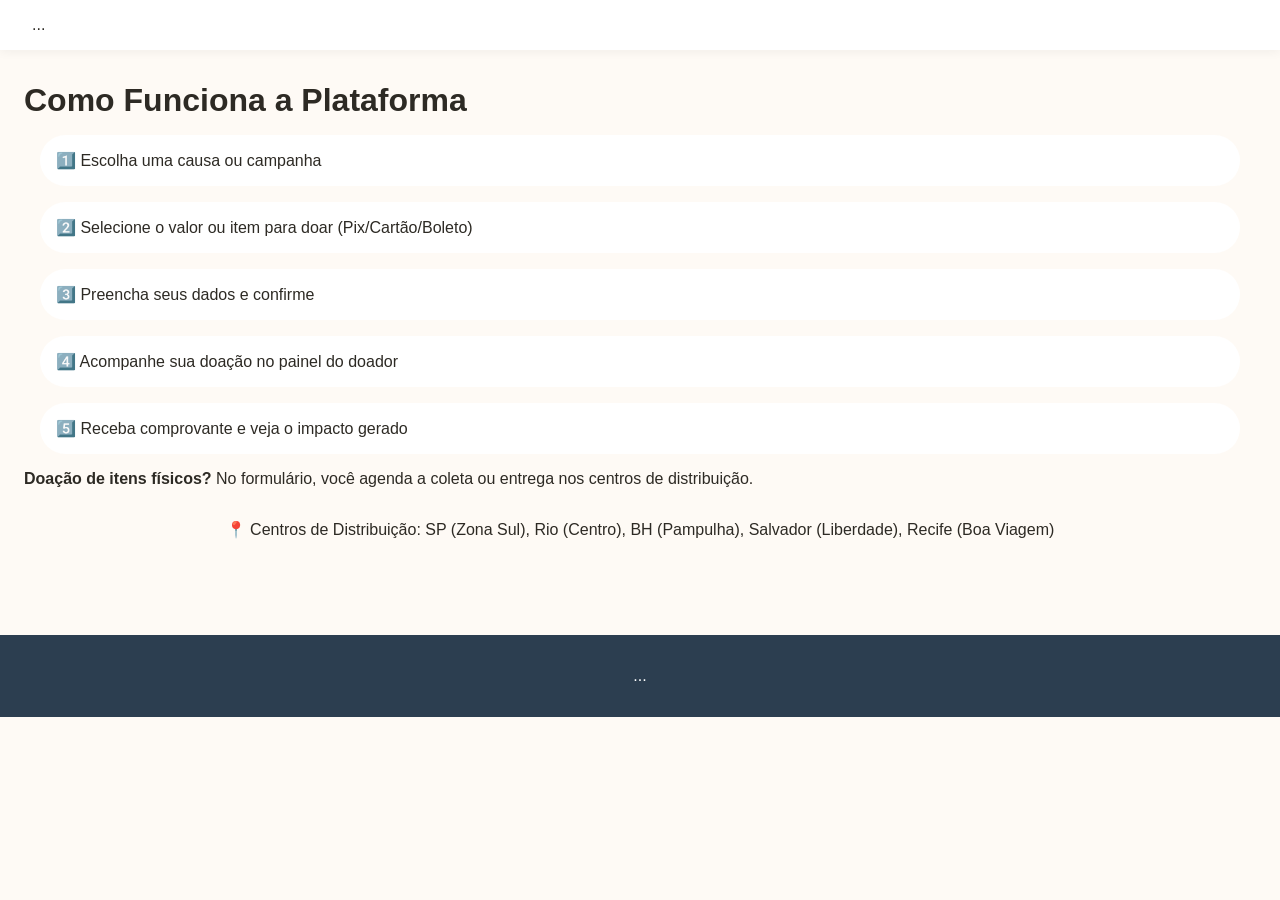
==== como-funciona.html @ 81a7d459 "projeto quase pronto" ====
<!DOCTYPE html>
<html lang="pt-BR">
<head>
    <meta charset="UTF-8">
    <title>Como Funciona</title>
    <link rel="stylesheet" href="style.css">
</head>
<body>
<nav class="navbar">...</nav>
<main class="container">
    <h1>Como Funciona a Plataforma</h1>
    <div class="steps">
        <div class="step-card">1️⃣ Escolha uma causa ou campanha</div>
        <div class="step-card">2️⃣ Selecione o valor ou item para doar (Pix/Cartão/Boleto)</div>
        <div class="step-card">3️⃣ Preencha seus dados e confirme</div>
        <div class="step-card">4️⃣ Acompanhe sua doação no painel do doador</div>
        <div class="step-card">5️⃣ Receba comprovante e veja o impacto gerado</div>
    </div>
    <p><strong>Doação de itens físicos?</strong> No formulário, você agenda a coleta ou entrega nos centros de distribuição.</p>
    <div class="map-placeholder">
        📍 Centros de Distribuição: SP (Zona Sul), Rio (Centro), BH (Pampulha), Salvador (Liberdade), Recife (Boa Viagem)
    </div>
</main>
<footer>...</footer>
</body>
</html>
---- style.css ----
* {
    margin: 0;
    padding: 0;
    box-sizing: border-box;
    font-family: 'Inter', sans-serif;
}
body {
    background: #fefaf5;
    color: #2d2a24;
}
.navbar {
    background: white;
    padding: 1rem 2rem;
    display: flex;
    flex-wrap: wrap;
    justify-content: space-between;
    align-items: center;
    box-shadow: 0 2px 10px rgba(0,0,0,0.05);
}
.logo { font-size: 1.7rem; font-weight: 700; color: #e67e22; }
.logo span { color: #2c3e50; }
.nav-links { display: flex; gap: 1.5rem; flex-wrap: wrap; align-items: center; }
.nav-links a {
    text-decoration: none;
    color: #3b3a36;
    font-weight: 500;
}
.nav-links a:hover, .nav-links a.active { color: #e67e22; }
.btn-doador, .btn-admin {
    background: #e67e22;
    color: white !important;
    padding: 0.5rem 1.2rem;
    border-radius: 40px;
}
.container {
    max-width: 1280px;
    margin: 0 auto;
    padding: 2rem 1.5rem;
}
.hero {
    background: linear-gradient(135deg, #ffefe0, #fff5eb);
    border-radius: 2rem;
    padding: 3rem 2rem;
    text-align: center;
}
.btn-cta {
    background: #e67e22;
    border: none;
    color: white;
    padding: 0.8rem 2rem;
    border-radius: 60px;
    font-weight: bold;
    display: inline-block;
    margin-top: 1rem;
}
.card-grid {
    display: flex;
    flex-wrap: wrap;
    gap: 2rem;
    margin: 2rem 0;
}
.card {
    background: white;
    border-radius: 1.5rem;
    padding: 1.5rem;
    flex: 1 1 250px;
    box-shadow: 0 4px 12px rgba(0,0,0,0.05);
}
.form-group {
    margin-bottom: 1rem;
}
input, select, textarea {
    width: 100%;
    padding: 0.75rem;
    border: 1px solid #ddd;
    border-radius: 1rem;
}
button {
    background: #e67e22;
    color: white;
    border: none;
    padding: 0.7rem 1.5rem;
    border-radius: 2rem;
    cursor: pointer;
}
footer {
    background: #2c3e50;
    color: white;
    text-align: center;
    padding: 2rem;
    margin-top: 2rem;
}
.donation-table {
    width: 100%;
    border-collapse: collapse;
    background: white;
}
.donation-table th, .donation-table td {
    padding: 0.8rem;
    border-bottom: 1px solid #eee;
    text-align: left;
}
.tabs-admin {
    display: flex;
    gap: 1rem;
    margin: 2rem 0;
}
.tab-btn {
    background: #ececec;
    color: #2c3e50;
}
.tab-btn.active-tab {
    background: #e67e22;
    color: white;
}
.hidden-section {
    display: none;
}
.map-placeholder, .image-showcase {
    display: flex;
    gap: 1rem;
    justify-content: center;
    margin: 2rem 0;
    flex-wrap: wrap;
}
.image-showcase img {
    width: 250px;
    border-radius: 20px;
    object-fit: cover;
}
.step-card {
    background: white;
    margin: 1rem;
    padding: 1rem;
    border-radius: 2rem;
}
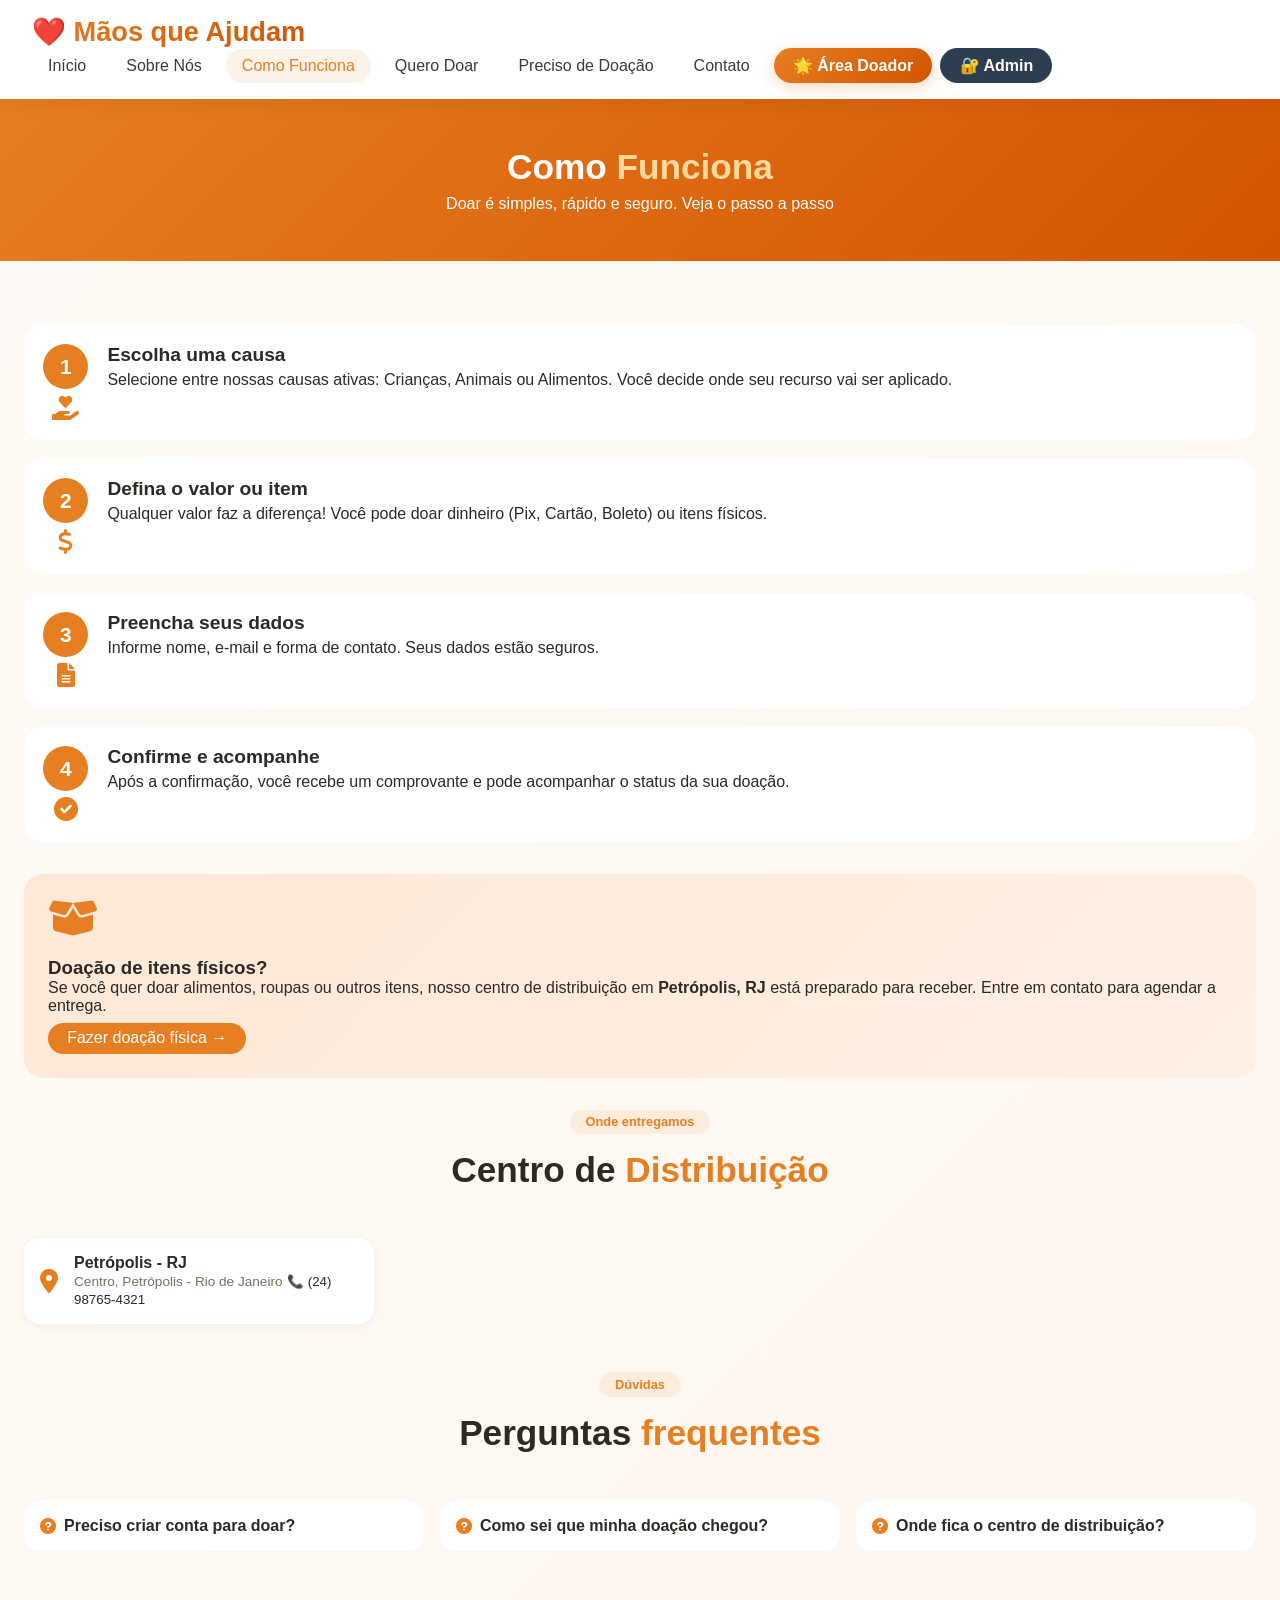
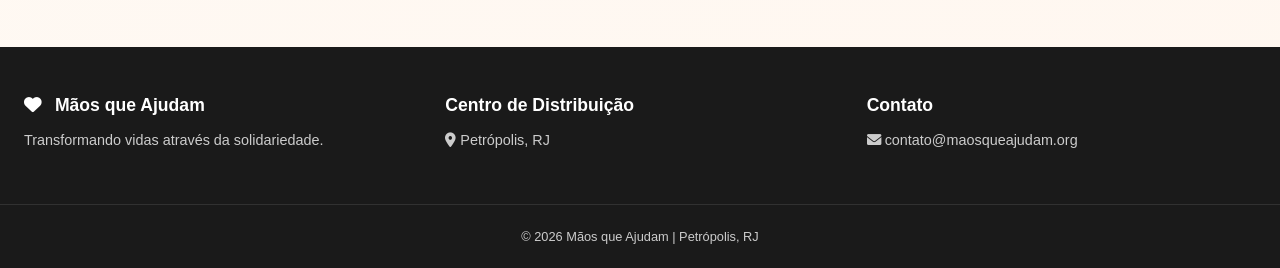
==== commit 4ed4c7d7: "projeto quase quase pronto" ====
--- a/como-funciona.html
+++ b/como-funciona.html
@@ -2,25 +2,157 @@
 <html lang="pt-BR">
 <head>
     <meta charset="UTF-8">
-    <title>Como Funciona</title>
+    <meta name="viewport" content="width=device-width, initial-scale=1.0">
+    <title>Mãos que Ajudam - Como Funciona</title>
+    <link rel="stylesheet" href="https://cdnjs.cloudflare.com/ajax/libs/font-awesome/6.0.0-beta3/css/all.min.css">
     <link rel="stylesheet" href="style.css">
 </head>
 <body>
-<nav class="navbar">...</nav>
-<main class="container">
-    <h1>Como Funciona a Plataforma</h1>
-    <div class="steps">
-        <div class="step-card">1️⃣ Escolha uma causa ou campanha</div>
-        <div class="step-card">2️⃣ Selecione o valor ou item para doar (Pix/Cartão/Boleto)</div>
-        <div class="step-card">3️⃣ Preencha seus dados e confirme</div>
-        <div class="step-card">4️⃣ Acompanhe sua doação no painel do doador</div>
-        <div class="step-card">5️⃣ Receba comprovante e veja o impacto gerado</div>
+
+<nav class="navbar">
+    <div class="logo"><span>❤️</span> Mãos que Ajudam</div>
+    <div class="nav-links">
+        <a href="index.html">Início</a>
+        <a href="sobre.html">Sobre Nós</a>
+        <a href="como-funciona.html" class="active">Como Funciona</a>
+        <a href="quero-doar.html">Quero Doar</a>
+        <a href="preciso-doacao.html">Preciso de Doação</a>
+        <a href="contato.html">Contato</a>
+        <a href="area-doador.html" class="btn-doador">🌟 Área Doador</a>
+        <a href="admin.html" class="btn-admin">🔐 Admin</a>
     </div>
-    <p><strong>Doação de itens físicos?</strong> No formulário, você agenda a coleta ou entrega nos centros de distribuição.</p>
-    <div class="map-placeholder">
-        📍 Centros de Distribuição: SP (Zona Sul), Rio (Centro), BH (Pampulha), Salvador (Liberdade), Recife (Boa Viagem)
+    <div class="mobile-menu-btn"><i class="fas fa-bars"></i></div>
+</nav>
+
+<main>
+    <div class="page-header">
+        <div class="page-header-content">
+            <h1>Como <span class="highlight">Funciona</span></h1>
+            <p>Doar é simples, rápido e seguro. Veja o passo a passo</p>
+        </div>
+    </div>
+
+    <div class="container">
+        <div class="steps-detailed">
+            <div class="step-detailed">
+                <div class="step-icon-wrapper">
+                    <div class="step-circle">1</div>
+                    <i class="fas fa-hand-holding-heart"></i>
+                </div>
+                <div class="step-content">
+                    <h3>Escolha uma causa</h3>
+                    <p>Selecione entre nossas causas ativas: Crianças, Animais ou Alimentos. Você decide onde seu recurso vai ser aplicado.</p>
+                </div>
+            </div>
+            <div class="step-detailed">
+                <div class="step-icon-wrapper">
+                    <div class="step-circle">2</div>
+                    <i class="fas fa-dollar-sign"></i>
+                </div>
+                <div class="step-content">
+                    <h3>Defina o valor ou item</h3>
+                    <p>Qualquer valor faz a diferença! Você pode doar dinheiro (Pix, Cartão, Boleto) ou itens físicos.</p>
+                </div>
+            </div>
+            <div class="step-detailed">
+                <div class="step-icon-wrapper">
+                    <div class="step-circle">3</div>
+                    <i class="fas fa-file-alt"></i>
+                </div>
+                <div class="step-content">
+                    <h3>Preencha seus dados</h3>
+                    <p>Informe nome, e-mail e forma de contato. Seus dados estão seguros.</p>
+                </div>
+            </div>
+            <div class="step-detailed">
+                <div class="step-icon-wrapper">
+                    <div class="step-circle">4</div>
+                    <i class="fas fa-check-circle"></i>
+                </div>
+                <div class="step-content">
+                    <h3>Confirme e acompanhe</h3>
+                    <p>Após a confirmação, você recebe um comprovante e pode acompanhar o status da sua doação.</p>
+                </div>
+            </div>
+        </div>
+
+        <div class="physical-donation">
+            <div class="physical-icon"><i class="fas fa-box-open"></i></div>
+            <div class="physical-text">
+                <h3>Doação de itens físicos?</h3>
+                <p>Se você quer doar alimentos, roupas ou outros itens, nosso centro de distribuição em <strong>Petrópolis, RJ</strong> está preparado para receber. Entre em contato para agendar a entrega.</p>
+                <a href="quero-doar.html" class="btn-sm">Fazer doação física →</a>
+            </div>
+        </div>
+
+        <div class="centers-section">
+            <div class="section-header">
+                <span class="section-badge">Onde entregamos</span>
+                <h2>Centro de <span class="highlight">Distribuição</span></h2>
+            </div>
+            <div class="centers-grid">
+                <div class="center-card">
+                    <i class="fas fa-map-marker-alt"></i>
+                    <div>
+                        <strong>Petrópolis - RJ</strong>
+                        <span>Centro, Petrópolis - Rio de Janeiro</span>
+                        <small>📞 (24) 98765-4321</small>
+                    </div>
+                </div>
+            </div>
+        </div>
+
+        <div class="faq-section">
+            <div class="section-header">
+                <span class="section-badge">Dúvidas</span>
+                <h2>Perguntas <span class="highlight">frequentes</span></h2>
+            </div>
+            <div class="faq-grid">
+                <div class="faq-item">
+                    <div class="faq-question"><i class="fas fa-question-circle"></i><span>Preciso criar conta para doar?</span></div>
+                    <div class="faq-answer">Não! Você pode doar como convidado. Mas criar uma conta permite acompanhar seu histórico.</div>
+                </div>
+                <div class="faq-item">
+                    <div class="faq-question"><i class="fas fa-question-circle"></i><span>Como sei que minha doação chegou?</span></div>
+                    <div class="faq-answer">Você recebe um comprovante por e-mail e pode acompanhar o status no Painel do Doador.</div>
+                </div>
+                <div class="faq-item">
+                    <div class="faq-question"><i class="fas fa-question-circle"></i><span>Onde fica o centro de distribuição?</span></div>
+                    <div class="faq-answer">Em Petrópolis, Rio de Janeiro. Entre em contato para mais informações.</div>
+                </div>
+            </div>
+        </div>
     </div>
 </main>
-<footer>...</footer>
+
+<footer>
+    <div class="footer-content">
+        <div class="footer-section">
+            <h4><i class="fas fa-heart"></i> Mãos que Ajudam</h4>
+            <p>Transformando vidas através da solidariedade.</p>
+        </div>
+        <div class="footer-section">
+            <h4>Centro de Distribuição</h4>
+            <p><i class="fas fa-map-marker-alt"></i> Petrópolis, RJ</p>
+        </div>
+        <div class="footer-section">
+            <h4>Contato</h4>
+            <p><i class="fas fa-envelope"></i> contato@maosqueajudam.org</p>
+        </div>
+    </div>
+    <div class="footer-bottom">
+        <p>&copy; 2026 Mãos que Ajudam | Petrópolis, RJ</p>
+    </div>
+</footer>
+
+<script src="scripts.js"></script>
+<script>
+    document.querySelectorAll('.faq-item').forEach(item => {
+        item.addEventListener('click', () => item.classList.toggle('active'));
+    });
+    document.querySelector('.mobile-menu-btn')?.addEventListener('click', function() {
+        document.querySelector('.nav-links').classList.toggle('show');
+    });
+</script>
 </body>
 </html>
--- a/style.css
+++ b/style.css
@@ -2,135 +2,1669 @@
     margin: 0;
     padding: 0;
     box-sizing: border-box;
+}
+
+body {
     font-family: 'Inter', sans-serif;
-}
-body {
-    background: #fefaf5;
+    background: linear-gradient(135deg, #fefaf5 0%, #fff7f0 100%);
     color: #2d2a24;
-}
+    overflow-x: hidden;
+}
+
+/* ===== SCROLLBAR ===== */
+::-webkit-scrollbar {
+    width: 10px;
+}
+::-webkit-scrollbar-track {
+    background: #f1f1f1;
+    border-radius: 10px;
+}
+::-webkit-scrollbar-thumb {
+    background: #e67e22;
+    border-radius: 10px;
+}
+::-webkit-scrollbar-thumb:hover {
+    background: #d35400;
+}
+
+/* ===== NAVBAR ===== */
 .navbar {
-    background: white;
+    background: rgba(255, 255, 255, 0.95);
+    backdrop-filter: blur(10px);
+    box-shadow: 0 2px 20px rgba(0, 0, 0, 0.08);
     padding: 1rem 2rem;
-    display: flex;
-    flex-wrap: wrap;
+    position: sticky;
+    top: 0;
+    z-index: 100;
+    display: flex;
     justify-content: space-between;
     align-items: center;
-    box-shadow: 0 2px 10px rgba(0,0,0,0.05);
-}
-.logo { font-size: 1.7rem; font-weight: 700; color: #e67e22; }
-.logo span { color: #2c3e50; }
-.nav-links { display: flex; gap: 1.5rem; flex-wrap: wrap; align-items: center; }
+    flex-wrap: wrap;
+}
+
+.logo {
+    font-size: 1.7rem;
+    font-weight: 800;
+    background: linear-gradient(135deg, #e67e22, #d35400);
+    -webkit-background-clip: text;
+    background-clip: text;
+    color: transparent;
+}
+
+.logo span {
+    background: none;
+    color: #e67e22;
+}
+
+.nav-links {
+    display: flex;
+    gap: 0.5rem;
+    flex-wrap: wrap;
+    align-items: center;
+}
+
 .nav-links a {
     text-decoration: none;
     color: #3b3a36;
     font-weight: 500;
-}
-.nav-links a:hover, .nav-links a.active { color: #e67e22; }
+    transition: all 0.3s ease;
+    padding: 0.5rem 1rem;
+    border-radius: 30px;
+}
+
+.nav-links a:hover {
+    color: #e67e22;
+    background: rgba(230, 126, 34, 0.05);
+}
+
+.nav-links a.active {
+    color: #e67e22;
+    background: rgba(230, 126, 34, 0.1);
+}
+
 .btn-doador, .btn-admin {
+    padding: 0.5rem 1.2rem !important;
+    border-radius: 40px !important;
+    font-weight: 600 !important;
+}
+
+.btn-doador {
+    background: linear-gradient(135deg, #e67e22, #d35400);
+    color: white !important;
+    box-shadow: 0 4px 15px rgba(230, 126, 34, 0.3);
+}
+
+.btn-doador:hover {
+    transform: translateY(-2px);
+    box-shadow: 0 6px 20px rgba(230, 126, 34, 0.4);
+    background: linear-gradient(135deg, #e67e22, #d35400) !important;
+}
+
+.btn-admin {
+    background: #2c3e50;
+    color: white !important;
+}
+
+.mobile-menu-btn {
+    display: none;
+    font-size: 1.5rem;
+    cursor: pointer;
+    color: #e67e22;
+}
+
+/* ===== HERO ===== */
+.hero {
+    background: linear-gradient(135deg, #fff5eb 0%, #ffe8d6 100%);
+    border-radius: 0 0 3rem 3rem;
+    padding: 4rem 2rem;
+    text-align: center;
+}
+
+.gradient-text {
+    background: linear-gradient(135deg, #e67e22, #c0392b);
+    -webkit-background-clip: text;
+    background-clip: text;
+    color: transparent;
+}
+
+.hero-title {
+    font-size: 3rem;
+    font-weight: 800;
+    margin-bottom: 1rem;
+    line-height: 1.2;
+}
+
+.hero-subtitle {
+    font-size: 1.2rem;
+    color: #5a5248;
+    max-width: 600px;
+    margin: 0 auto 2rem;
+}
+
+.hero-buttons {
+    display: flex;
+    gap: 1rem;
+    justify-content: center;
+    flex-wrap: wrap;
+}
+
+.btn-cta {
+    background: linear-gradient(135deg, #e67e22, #d35400);
+    color: white;
+    padding: 0.8rem 2rem;
+    border-radius: 60px;
+    font-weight: 700;
+    font-size: 1.1rem;
+    text-decoration: none;
+    display: inline-flex;
+    align-items: center;
+    gap: 0.5rem;
+    transition: all 0.3s ease;
+    box-shadow: 0 4px 15px rgba(230, 126, 34, 0.3);
+}
+
+.btn-cta:hover {
+    transform: translateY(-3px);
+    box-shadow: 0 8px 25px rgba(230, 126, 34, 0.4);
+}
+
+.pulse {
+    animation: pulse 2s infinite;
+}
+
+@keyframes pulse {
+    0% { box-shadow: 0 0 0 0 rgba(230, 126, 34, 0.4); }
+    70% { box-shadow: 0 0 0 15px rgba(230, 126, 34, 0); }
+    100% { box-shadow: 0 0 0 0 rgba(230, 126, 34, 0); }
+}
+
+.btn-outline {
+    background: transparent;
+    border: 2px solid #e67e22;
+    color: #e67e22;
+    padding: 0.8rem 2rem;
+    border-radius: 60px;
+    font-weight: 700;
+    text-decoration: none;
+    display: inline-flex;
+    align-items: center;
+    gap: 0.5rem;
+    transition: all 0.3s ease;
+}
+
+.btn-outline:hover {
     background: #e67e22;
-    color: white !important;
-    padding: 0.5rem 1.2rem;
-    border-radius: 40px;
-}
+    color: white;
+    transform: translateY(-3px);
+}
+
+/* ===== CONTAINER ===== */
 .container {
     max-width: 1280px;
     margin: 0 auto;
     padding: 2rem 1.5rem;
 }
-.hero {
-    background: linear-gradient(135deg, #ffefe0, #fff5eb);
+
+.section-header {
+    text-align: center;
+    margin-bottom: 3rem;
+}
+
+.section-badge {
+    display: inline-block;
+    background: rgba(230, 126, 34, 0.1);
+    color: #e67e22;
+    padding: 0.3rem 1rem;
+    border-radius: 30px;
+    font-size: 0.8rem;
+    font-weight: 600;
+    margin-bottom: 1rem;
+}
+
+.section-header h2 {
+    font-size: 2.2rem;
+    margin-bottom: 0.5rem;
+}
+
+.highlight {
+    color: #e67e22;
+}
+
+/* ===== CARDS ===== */
+.card-grid {
+    display: flex;
+    flex-wrap: wrap;
+    gap: 2rem;
+    justify-content: center;
+}
+
+.card {
+    background: white;
+    border-radius: 1.5rem;
+    padding: 1.8rem;
+    flex: 1 1 300px;
+    box-shadow: 0 10px 30px rgba(0, 0, 0, 0.05);
+    transition: all 0.4s cubic-bezier(0.175, 0.885, 0.32, 1.275);
+    position: relative;
+    overflow: hidden;
+}
+
+.card:hover {
+    transform: translateY(-10px) scale(1.02);
+    box-shadow: 0 20px 40px rgba(0, 0, 0, 0.1);
+}
+
+.card-icon {
+    font-size: 3rem;
+    color: #e67e22;
+    margin-bottom: 1rem;
+    animation: float 3s ease-in-out infinite;
+}
+
+@keyframes float {
+    0%, 100% { transform: translateY(0); }
+    50% { transform: translateY(-5px); }
+}
+
+.card h3 {
+    font-size: 1.5rem;
+    margin-bottom: 0.8rem;
+}
+
+.card p {
+    color: #7a6e60;
+    line-height: 1.5;
+    margin-bottom: 1.2rem;
+}
+
+.card-stats {
+    margin: 1rem 0;
+}
+
+.donation-count {
+    display: flex;
+    align-items: center;
+    gap: 0.5rem;
+    background: #fef5ed;
+    padding: 0.5rem 1rem;
+    border-radius: 40px;
+    width: fit-content;
+}
+
+.donation-count i {
+    color: #e67e22;
+}
+
+.count-number {
+    font-size: 1.3rem;
+    font-weight: 700;
+    color: #e67e22;
+}
+
+.count-label {
+    font-size: 0.8rem;
+    color: #7a6e60;
+}
+
+.card-btn {
+    display: inline-flex;
+    align-items: center;
+    gap: 0.5rem;
+    color: #e67e22;
+    text-decoration: none;
+    font-weight: 600;
+    transition: gap 0.3s ease;
+}
+
+.card-btn:hover {
+    gap: 0.8rem;
+}
+
+/* ===== LISTA DE DOAÇÕES ===== */
+.recent-donations-section {
+    background: #fff5eb;
+    padding: 3rem 0;
+    margin: 2rem 0;
+}
+
+.donations-list {
+    background: white;
+    border-radius: 1.5rem;
+    overflow: hidden;
+}
+
+.empty-state {
+    text-align: center;
+    padding: 3rem;
+    color: #aaa;
+}
+
+.empty-state i {
+    font-size: 3rem;
+    margin-bottom: 1rem;
+    color: #e67e22;
+    opacity: 0.5;
+}
+
+.empty-state p {
+    font-size: 1.1rem;
+    margin-bottom: 0.5rem;
+}
+
+.donation-item {
+    display: flex;
+    align-items: center;
+    gap: 1rem;
+    padding: 1rem 1.5rem;
+    border-bottom: 1px solid #f0ece8;
+    transition: background 0.3s ease;
+}
+
+.donation-item:hover {
+    background: #fefaf5;
+}
+
+.donation-avatar i {
+    font-size: 2.5rem;
+    color: #e67e22;
+}
+
+.donation-info {
+    flex: 1;
+}
+
+.donation-info strong {
+    display: block;
+    color: #2d2a24;
+}
+
+.donation-info span {
+    font-size: 0.9rem;
+    color: #7a6e60;
+}
+
+.causa-tag {
+    background: rgba(230, 126, 34, 0.1);
+    padding: 0.2rem 0.5rem;
+    border-radius: 20px;
+    color: #e67e22;
+}
+
+.donation-info small {
+    font-size: 0.7rem;
+    color: #aaa;
+    display: block;
+    margin-top: 0.2rem;
+}
+
+.donation-status {
+    font-size: 0.8rem;
+    padding: 0.3rem 0.8rem;
+    border-radius: 30px;
+}
+
+.donation-status.confirmed {
+    background: #27ae60;
+    color: white;
+}
+
+.donation-status.pending {
+    background: #f39c12;
+    color: white;
+}
+
+/* ===== COMO FUNCIONA ===== */
+.how-it-works {
+    padding: 3rem 0;
+}
+
+.steps-grid {
+    display: flex;
+    flex-wrap: wrap;
+    gap: 2rem;
+    justify-content: center;
+}
+
+.step {
+    text-align: center;
+    flex: 1 1 200px;
+    position: relative;
+}
+
+.step-number {
+    width: 40px;
+    height: 40px;
+    background: #e67e22;
+    color: white;
+    border-radius: 50%;
+    display: flex;
+    align-items: center;
+    justify-content: center;
+    font-weight: 700;
+    margin: 0 auto 1rem;
+}
+
+.step i {
+    font-size: 2.5rem;
+    color: #e67e22;
+    margin-bottom: 1rem;
+}
+
+.step h4 {
+    margin-bottom: 0.5rem;
+}
+
+.step p {
+    color: #7a6e60;
+    font-size: 0.9rem;
+}
+
+/* ===== NEWSLETTER ===== */
+.newsletter-section {
+    background: linear-gradient(135deg, #2c3e50, #1a2632);
     border-radius: 2rem;
+    margin: 2rem auto;
+    max-width: 900px;
     padding: 3rem 2rem;
-    text-align: center;
-}
-.btn-cta {
+}
+
+.newsletter-content {
+    text-align: center;
+    color: white;
+}
+
+.newsletter-content h3 {
+    font-size: 1.8rem;
+    margin-bottom: 0.5rem;
+}
+
+.newsletter-content p {
+    margin-bottom: 1.5rem;
+    opacity: 0.9;
+}
+
+.newsletter-form {
+    display: flex;
+    gap: 1rem;
+    flex-wrap: wrap;
+    justify-content: center;
+    margin-bottom: 1rem;
+}
+
+.newsletter-form input {
+    flex: 1;
+    min-width: 250px;
+    padding: 0.8rem 1.2rem;
+    border: none;
+    border-radius: 50px;
+    font-size: 1rem;
+}
+
+.newsletter-form button {
     background: #e67e22;
     border: none;
-    color: white;
+    padding: 0.8rem 1.5rem;
+    border-radius: 50px;
+    color: white;
+    font-weight: 600;
+    cursor: pointer;
+    transition: all 0.3s ease;
+}
+
+.newsletter-form button:hover {
+    background: #d35400;
+    transform: scale(1.05);
+}
+
+/* ===== FOOTER ===== */
+footer {
+    background: #1a1a1a;
+    color: #ccc;
+    margin-top: 4rem;
+}
+
+.footer-content {
+    max-width: 1280px;
+    margin: 0 auto;
+    padding: 3rem 1.5rem;
+    display: grid;
+    grid-template-columns: repeat(auto-fit, minmax(250px, 1fr));
+    gap: 2rem;
+}
+
+.footer-section h4 {
+    color: white;
+    margin-bottom: 1rem;
+    font-size: 1.1rem;
+}
+
+.footer-section a {
+    display: block;
+    color: #ccc;
+    text-decoration: none;
+    margin-bottom: 0.5rem;
+    transition: color 0.3s ease;
+}
+
+.footer-section a:hover {
+    color: #e67e22;
+}
+
+.footer-section p {
+    margin-bottom: 0.5rem;
+    font-size: 0.9rem;
+}
+
+.btn-add-centro {
+    background: #e67e22;
+    border: none;
+    padding: 0.5rem 1rem;
+    border-radius: 30px;
+    color: white;
+    font-size: 0.8rem;
+    cursor: pointer;
+    margin-top: 0.5rem;
+}
+
+.btn-add-centro:hover {
+    background: #d35400;
+}
+
+.social-links {
+    display: flex;
+    gap: 1rem;
+    margin-top: 1rem;
+}
+
+.social-links a {
+    display: inline-block;
+    width: 35px;
+    height: 35px;
+    background: rgba(255,255,255,0.1);
+    border-radius: 50%;
+    display: flex;
+    align-items: center;
+    justify-content: center;
+    transition: all 0.3s ease;
+}
+
+.social-links a:hover {
+    background: #e67e22;
+    transform: translateY(-3px);
+}
+
+.footer-bottom {
+    text-align: center;
+    padding: 1.5rem;
+    border-top: 1px solid rgba(255,255,255,0.1);
+    font-size: 0.8rem;
+}
+
+/* ===== RESPONSIVO ===== */
+@media (max-width: 768px) {
+    .mobile-menu-btn {
+        display: block;
+    }
+    
+    .nav-links {
+        display: none;
+        width: 100%;
+        flex-direction: column;
+        align-items: center;
+        padding: 1rem 0;
+    }
+    
+    .nav-links.show {
+        display: flex;
+    }
+    
+    .hero-title {
+        font-size: 2rem;
+    }
+    
+    .section-header h2 {
+        font-size: 1.6rem;
+    }
+}
+
+/* ===== PÁGINAS ALTERNATIVAS - ESTILOS ADICIONAIS ===== */
+
+/* Page Header */
+.page-header {
+    background: linear-gradient(135deg, #e67e22, #d35400);
+    padding: 4rem 2rem;
+    text-align: center;
+    color: white;
+    margin-bottom: 2rem;
+}
+
+.page-header h1 {
+    font-size: 2.5rem;
+    margin-bottom: 0.5rem;
+}
+
+.page-header .highlight {
+    color: #ffd89b;
+}
+
+/* Mission Vision Cards */
+.mission-vision {
+    display: flex;
+    flex-wrap: wrap;
+    gap: 2rem;
+    margin-bottom: 4rem;
+}
+
+.mv-card {
+    flex: 1;
+    background: white;
+    border-radius: 1.5rem;
+    padding: 2rem;
+    text-align: center;
+    box-shadow: 0 10px 30px rgba(0,0,0,0.05);
+    transition: all 0.3s ease;
+}
+
+.mv-card:hover {
+    transform: translateY(-8px);
+    box-shadow: 0 20px 40px rgba(0,0,0,0.1);
+}
+
+.mv-icon {
+    font-size: 3rem;
+    color: #e67e22;
+    margin-bottom: 1rem;
+}
+
+.mv-card h3 {
+    margin-bottom: 1rem;
+}
+
+/* History Section */
+.history-section {
+    display: flex;
+    flex-wrap: wrap;
+    gap: 3rem;
+    margin-bottom: 4rem;
+    align-items: center;
+}
+
+.history-text {
+    flex: 1;
+}
+
+.history-text h2 {
+    font-size: 2rem;
+    margin-bottom: 1rem;
+}
+
+.history-text p {
+    margin-bottom: 1rem;
+    line-height: 1.6;
+    color: #5a5248;
+}
+
+.history-stats {
+    display: flex;
+    gap: 2rem;
+    margin-top: 2rem;
+}
+
+.history-stat {
+    text-align: center;
+}
+
+.history-number {
+    font-size: 2rem;
+    font-weight: 800;
+    color: #e67e22;
+    display: block;
+}
+
+.history-image {
+    flex: 1;
+}
+
+.image-placeholder {
+    background: linear-gradient(135deg, #ffe8d6, #ffd89b);
+    border-radius: 2rem;
+    height: 300px;
+    display: flex;
+    align-items: center;
+    justify-content: center;
+}
+
+.image-placeholder i {
+    font-size: 6rem;
+    color: #e67e22;
+}
+
+/* Team Section */
+.team-section {
+    margin-bottom: 4rem;
+}
+
+.team-grid {
+    display: flex;
+    flex-wrap: wrap;
+    gap: 2rem;
+    justify-content: center;
+}
+
+.team-card {
+    background: white;
+    border-radius: 1.5rem;
+    padding: 2rem;
+    text-align: center;
+    flex: 1 1 220px;
+    transition: all 0.3s ease;
+}
+
+.team-card:hover {
+    transform: translateY(-5px);
+    box-shadow: 0 15px 30px rgba(0,0,0,0.1);
+}
+
+.team-avatar i {
+    font-size: 4rem;
+    color: #e67e22;
+}
+
+.team-card h4 {
+    margin: 1rem 0 0.2rem;
+}
+
+.team-card span {
+    font-size: 0.8rem;
+    color: #e67e22;
+    display: block;
+    margin-bottom: 1rem;
+}
+
+.team-card p {
+    font-size: 0.9rem;
+    color: #7a6e60;
+    margin-bottom: 1rem;
+}
+
+.team-social a {
+    color: #aaa;
+    margin: 0 0.5rem;
+    transition: color 0.3s;
+}
+
+.team-social a:hover {
+    color: #e67e22;
+}
+
+/* Transparency Badge */
+.transparency-badge {
+    background: linear-gradient(135deg, #2c3e50, #1a2632);
+    border-radius: 1.5rem;
+    padding: 2rem;
+    display: flex;
+    align-items: center;
+    gap: 1.5rem;
+    color: white;
+    flex-wrap: wrap;
+}
+
+.transparency-badge i {
+    font-size: 3rem;
+    color: #e67e22;
+}
+
+/* Steps Detailed */
+.steps-detailed {
+    margin-bottom: 3rem;
+}
+
+.step-detailed {
+    display: flex;
+    gap: 1.5rem;
+    margin-bottom: 2rem;
+    padding: 1.5rem;
+    background: white;
+    border-radius: 1.5rem;
+    transition: all 0.3s;
+}
+
+.step-detailed:hover {
+    transform: translateX(10px);
+    box-shadow: 0 10px 25px rgba(0,0,0,0.05);
+}
+
+.step-icon-wrapper {
+    text-align: center;
+}
+
+.step-circle {
+    width: 50px;
+    height: 50px;
+    background: #e67e22;
+    border-radius: 50%;
+    display: flex;
+    align-items: center;
+    justify-content: center;
+    color: white;
+    font-weight: bold;
+    font-size: 1.3rem;
+    margin-bottom: 0.5rem;
+}
+
+.step-icon-wrapper i {
+    font-size: 2rem;
+    color: #e67e22;
+}
+
+.step-content h3 {
+    margin-bottom: 0.5rem;
+}
+
+/* Physical Donation */
+.physical-donation {
+    background: linear-gradient(135deg, #ffe8d6, #fff0e5);
+    border-radius: 1.5rem;
+    padding: 2rem;
+    display: flex;
+    gap: 1.5rem;
+    align-items: center;
+    margin-bottom: 3rem;
+    flex-wrap: wrap;
+}
+
+.physical-icon i {
+    font-size: 3rem;
+    color: #e67e22;
+}
+
+.btn-sm {
+    display: inline-block;
+    background: #e67e22;
+    color: white;
+    padding: 0.5rem 1.2rem;
+    border-radius: 30px;
+    text-decoration: none;
+    margin-top: 1rem;
+}
+
+/* Centers Section */
+.centers-section {
+    margin-bottom: 3rem;
+}
+
+.centers-grid {
+    display: flex;
+    flex-wrap: wrap;
+    gap: 1rem;
+    margin-bottom: 1rem;
+}
+
+.center-card {
+    background: white;
+    border-radius: 1rem;
+    padding: 1rem;
+    display: flex;
+    align-items: center;
+    gap: 1rem;
+    flex: 1 1 250px;
+    box-shadow: 0 2px 8px rgba(0,0,0,0.05);
+}
+
+.center-card i {
+    font-size: 1.5rem;
+    color: #e67e22;
+}
+
+.empty-centers {
+    text-align: center;
+    padding: 2rem;
+    background: white;
+    border-radius: 1rem;
+    width: 100%;
+}
+
+.add-center-form {
+    display: flex;
+    gap: 1rem;
+    flex-wrap: wrap;
+    margin-top: 1rem;
+}
+
+.add-center-form input {
+    flex: 1;
+    padding: 0.7rem;
+    border: 1px solid #ddd;
+    border-radius: 1rem;
+}
+
+/* FAQ */
+.faq-grid {
+    display: flex;
+    flex-wrap: wrap;
+    gap: 1.5rem;
+}
+
+.faq-item {
+    flex: 1 1 300px;
+    background: white;
+    border-radius: 1rem;
+    padding: 1.2rem;
+    cursor: pointer;
+}
+
+.faq-question {
+    display: flex;
+    align-items: center;
+    gap: 0.5rem;
+    font-weight: 600;
+}
+
+.faq-question i {
+    color: #e67e22;
+}
+
+.faq-answer {
+    margin-top: 0.8rem;
+    padding-top: 0.8rem;
+    border-top: 1px solid #eee;
+    color: #7a6e60;
+    font-size: 0.9rem;
+    display: none;
+}
+
+.faq-item.active .faq-answer {
+    display: block;
+}
+
+/* Causes Selector */
+.causes-selector {
+    display: flex;
+    gap: 1rem;
+    justify-content: center;
+    margin-bottom: 2rem;
+    flex-wrap: wrap;
+}
+
+.cause-option {
+    background: white;
+    border: 2px solid #e0dcd8;
+    border-radius: 60px;
     padding: 0.8rem 2rem;
+    display: flex;
+    align-items: center;
+    gap: 0.8rem;
+    cursor: pointer;
+    transition: all 0.3s;
+}
+
+.cause-option i {
+    font-size: 1.3rem;
+    color: #aaa;
+}
+
+.cause-option:hover {
+    border-color: #e67e22;
+    transform: scale(1.05);
+}
+
+.cause-option.selected {
+    background: #e67e22;
+    border-color: #e67e22;
+    color: white;
+}
+
+.cause-option.selected i {
+    color: white;
+}
+
+/* Donation Form */
+.donation-form-container, .help-form-container, .contact-form-container {
+    background: white;
+    border-radius: 2rem;
+    padding: 2rem;
+    box-shadow: 0 20px 40px rgba(0,0,0,0.05);
+}
+
+.form-header {
+    text-align: center;
+    margin-bottom: 2rem;
+}
+
+.form-header i {
+    font-size: 2.5rem;
+    color: #e67e22;
+}
+
+.form-row {
+    display: flex;
+    gap: 1rem;
+    flex-wrap: wrap;
+    margin-bottom: 1rem;
+}
+
+.form-row .form-group {
+    flex: 1;
+}
+
+.value-buttons {
+    display: flex;
+    gap: 0.5rem;
+    flex-wrap: wrap;
+}
+
+.value-buttons button {
+    background: #f0ece8;
+    color: #2d2a24;
+    padding: 0.5rem 1rem;
+}
+
+.value-buttons button:hover {
+    background: #e67e22;
+    color: white;
+}
+
+.payment-methods {
+    display: flex;
+    gap: 1rem;
+    flex-wrap: wrap;
+}
+
+.payment-option {
+    display: flex;
+    align-items: center;
+    gap: 0.5rem;
+    padding: 0.5rem 1rem;
+    border: 1px solid #ddd;
+    border-radius: 1rem;
+    cursor: pointer;
+}
+
+.payment-option input {
+    width: auto;
+}
+
+.selected-cause {
+    background: #fef5ed;
+    padding: 0.7rem;
+    border-radius: 1rem;
+    color: #e67e22;
+    font-weight: 500;
+}
+
+.btn-submit {
+    width: 100%;
+    background: linear-gradient(135deg, #e67e22, #d35400);
+    padding: 1rem;
+    font-size: 1.1rem;
+}
+
+.success-message {
+    background: #27ae60;
+    color: white;
+    padding: 1rem;
+    border-radius: 1rem;
+    margin-top: 1rem;
+    text-align: center;
+}
+
+.feedback-message {
+    margin-top: 1rem;
+}
+
+/* Help Grid */
+.help-grid {
+    display: grid;
+    grid-template-columns: 1fr 1.5fr;
+    gap: 2rem;
+}
+
+@media (max-width: 768px) {
+    .help-grid {
+        grid-template-columns: 1fr;
+    }
+}
+
+.help-card {
+    background: white;
+    border-radius: 1.5rem;
+    padding: 2rem;
+    text-align: center;
+}
+
+.help-card i {
+    font-size: 3rem;
+    color: #e67e22;
+    margin-bottom: 1rem;
+}
+
+.help-card ul {
+    text-align: left;
+    margin-top: 1rem;
+    list-style: none;
+}
+
+.help-card ul li {
+    margin-bottom: 0.5rem;
+}
+
+.help-card ul li i {
+    font-size: 1rem;
+    color: #27ae60;
+    margin-right: 0.5rem;
+}
+
+/* Contact Grid */
+.contact-grid {
+    display: flex;
+    flex-direction: column;
+    gap: 2rem;
+}
+
+.contact-info-cards {
+    display: grid;
+    grid-template-columns: repeat(auto-fit, minmax(200px, 1fr));
+    gap: 1.5rem;
+}
+
+.contact-card {
+    background: white;
+    border-radius: 1rem;
+    padding: 1.5rem;
+    text-align: center;
+}
+
+.contact-card i {
+    font-size: 2rem;
+    color: #e67e22;
+    margin-bottom: 0.5rem;
+}
+
+.social-section {
+    text-align: center;
+}
+
+.social-buttons {
+    display: flex;
+    flex-wrap: wrap;
+    gap: 1rem;
+    justify-content: center;
+    margin-top: 1rem;
+}
+
+.social-btn {
+    display: inline-flex;
+    align-items: center;
+    gap: 0.5rem;
+    padding: 0.7rem 1.5rem;
+    border-radius: 40px;
+    text-decoration: none;
+    color: white;
+}
+
+.social-btn.instagram { background: #E4405F; }
+.social-btn.facebook { background: #1877F2; }
+.social-btn.whatsapp { background: #25D366; }
+.social-btn.youtube { background: #FF0000; }
+
+.social-btn:hover {
+    transform: scale(1.05);
+    opacity: 0.9;
+}
+
+/* ===== ESTILOS ADICIONAIS PARA SOBRE.HTML ===== */
+
+/* Project Info Card */
+.project-info {
+    margin: 3rem 0;
+}
+
+.project-card {
+    background: linear-gradient(135deg, #2c3e50, #1a2632);
+    border-radius: 2rem;
+    padding: 2.5rem;
+    text-align: center;
+    color: white;
+    transition: transform 0.3s ease;
+}
+
+.project-card:hover {
+    transform: translateY(-5px);
+}
+
+.project-card i {
+    font-size: 3rem;
+    color: #e67e22;
+    margin-bottom: 1rem;
+}
+
+.project-card h3 {
+    font-size: 1.5rem;
+    margin-bottom: 1rem;
+}
+
+.project-card p {
+    color: #ddd;
+    line-height: 1.6;
+    max-width: 700px;
+    margin: 0 auto 1.5rem;
+}
+
+.tech-stack {
+    display: flex;
+    flex-wrap: wrap;
+    gap: 0.8rem;
+    justify-content: center;
+    margin-top: 1rem;
+}
+
+.tech-stack span {
+    background: rgba(255, 255, 255, 0.15);
+    padding: 0.4rem 1rem;
+    border-radius: 30px;
+    font-size: 0.8rem;
+    font-weight: 500;
+}
+
+/* Ajuste da imagem placeholder */
+.image-placeholder {
+    background: linear-gradient(135deg, #ffe8d6, #ffd89b);
+    border-radius: 2rem;
+    height: 300px;
+    display: flex;
+    flex-direction: column;
+    align-items: center;
+    justify-content: center;
+    gap: 1rem;
+    text-align: center;
+}
+
+.image-placeholder i {
+    font-size: 5rem;
+    color: #e67e22;
+}
+
+.image-placeholder p {
+    font-weight: 600;
+    color: #e67e22;
+    background: white;
+    padding: 0.3rem 1rem;
+    border-radius: 30px;
+}
+
+/* Ajustes responsivos */
+@media (max-width: 768px) {
+    .project-card {
+        padding: 1.5rem;
+    }
+    
+    .tech-stack span {
+        font-size: 0.7rem;
+    }
+    
+    .image-placeholder {
+        height: 200px;
+    }
+    
+    .image-placeholder i {
+        font-size: 3rem;
+    }
+}
+
+/* Animações para os cards da equipe */
+.team-card {
+    transition: all 0.3s ease;
+    cursor: default;
+}
+
+.team-card:hover {
+    transform: translateY(-8px);
+    box-shadow: 0 20px 35px rgba(0,0,0,0.1);
+}
+
+/* Badge do rodapé */
+.footer-section h4 i {
+    margin-right: 0.5rem;
+}
+
+/* ===== ESTILOS LEVES PARA PÁGINAS ESPECÍFICAS ===== */
+
+/* Header das páginas */
+.page-header {
+    background: linear-gradient(135deg, #e67e22, #d35400);
+    padding: 3rem 2rem;
+    text-align: center;
+    color: white;
+    margin-bottom: 2rem;
+}
+
+.page-header h1 {
+    font-size: 2.2rem;
+    margin-bottom: 0.5rem;
+}
+
+.page-header .highlight {
+    color: #ffd89b;
+}
+
+/* Cards de causas (quero-doar) */
+.causes-selector {
+    display: flex;
+    gap: 1rem;
+    justify-content: center;
+    margin-bottom: 2rem;
+    flex-wrap: wrap;
+}
+
+.cause-option {
+    background: white;
+    border: 2px solid #e0dcd8;
     border-radius: 60px;
-    font-weight: bold;
-    display: inline-block;
-    margin-top: 1rem;
-}
-.card-grid {
-    display: flex;
-    flex-wrap: wrap;
-    gap: 2rem;
-    margin: 2rem 0;
-}
-.card {
+    padding: 0.7rem 1.8rem;
+    display: flex;
+    align-items: center;
+    gap: 0.6rem;
+    cursor: pointer;
+    transition: all 0.2s;
+}
+
+.cause-option i { font-size: 1.2rem; color: #aaa; }
+.cause-option:hover { border-color: #e67e22; transform: scale(1.02); }
+.cause-option.selected { background: #e67e22; border-color: #e67e22; color: white; }
+.cause-option.selected i { color: white; }
+
+/* Formulários */
+.donation-form-container, .help-form-container, .contact-form-container {
     background: white;
     border-radius: 1.5rem;
-    padding: 1.5rem;
-    flex: 1 1 250px;
-    box-shadow: 0 4px 12px rgba(0,0,0,0.05);
-}
-.form-group {
-    margin-bottom: 1rem;
-}
+    padding: 2rem;
+    box-shadow: 0 10px 25px rgba(0,0,0,0.05);
+}
+
+.form-header {
+    text-align: center;
+    margin-bottom: 1.5rem;
+}
+
+.form-header i { font-size: 2rem; color: #e67e22; margin-bottom: 0.5rem; }
+.form-header h3 { margin-bottom: 0.2rem; }
+.form-header p { color: #7a6e60; font-size: 0.9rem; }
+
+.form-row {
+    display: flex;
+    gap: 1rem;
+    flex-wrap: wrap;
+    margin-bottom: 1rem;
+}
+
+.form-row .form-group { flex: 1; }
+.form-group { margin-bottom: 1rem; }
+.form-group label { display: block; margin-bottom: 0.4rem; font-weight: 500; font-size: 0.9rem; }
+.form-group label i { margin-right: 0.4rem; color: #e67e22; }
 input, select, textarea {
     width: 100%;
-    padding: 0.75rem;
+    padding: 0.7rem;
     border: 1px solid #ddd;
+    border-radius: 0.8rem;
+    font-size: 0.95rem;
+    transition: border 0.2s;
+}
+input:focus, select:focus, textarea:focus { outline: none; border-color: #e67e22; }
+
+.value-buttons {
+    display: flex;
+    gap: 0.5rem;
+    flex-wrap: wrap;
+    margin-bottom: 0.5rem;
+}
+.value-buttons button {
+    background: #f0ece8;
+    color: #2d2a24;
+    padding: 0.4rem 1rem;
+    font-size: 0.9rem;
+}
+.value-buttons button:hover { background: #e67e22; color: white; }
+
+.payment-methods {
+    display: flex;
+    gap: 1rem;
+    flex-wrap: wrap;
+}
+.payment-option {
+    display: flex;
+    align-items: center;
+    gap: 0.5rem;
+    padding: 0.5rem 1rem;
+    border: 1px solid #ddd;
+    border-radius: 0.8rem;
+    cursor: pointer;
+    transition: all 0.2s;
+}
+.payment-option:hover { border-color: #e67e22; }
+.payment-option input { width: auto; margin-right: 0.3rem; }
+
+.selected-cause {
+    background: #fef5ed;
+    padding: 0.7rem;
+    border-radius: 0.8rem;
+    color: #e67e22;
+    font-weight: 500;
+}
+
+.btn-submit {
+    width: 100%;
+    background: linear-gradient(135deg, #e67e22, #d35400);
+    padding: 0.8rem;
+    font-size: 1rem;
+    margin-top: 0.5rem;
+}
+.btn-submit:hover { transform: translateY(-2px); }
+
+.success-message {
+    background: #27ae60;
+    color: white;
+    padding: 1rem;
+    border-radius: 0.8rem;
+    margin-top: 1rem;
+    text-align: center;
+}
+
+/* Página Preciso de Doação - grid */
+.help-grid {
+    display: grid;
+    grid-template-columns: 1fr 1.5fr;
+    gap: 2rem;
+}
+@media (max-width: 768px) { .help-grid { grid-template-columns: 1fr; } }
+
+.help-card {
+    background: white;
+    border-radius: 1.2rem;
+    padding: 1.5rem;
+    text-align: center;
+}
+.help-card i { font-size: 2.5rem; color: #e67e22; margin-bottom: 1rem; }
+.help-card ul { text-align: left; margin-top: 1rem; list-style: none; }
+.help-card ul li { margin-bottom: 0.5rem; }
+.help-card ul li i { font-size: 0.9rem; color: #27ae60; margin-right: 0.5rem; }
+
+/* Página Contato - cards */
+.contact-grid { display: flex; flex-direction: column; gap: 2rem; }
+.contact-info-cards {
+    display: grid;
+    grid-template-columns: repeat(auto-fit, minmax(200px, 1fr));
+    gap: 1.2rem;
+}
+.contact-card {
+    background: white;
     border-radius: 1rem;
-}
-button {
+    padding: 1.2rem;
+    text-align: center;
+}
+.contact-card i { font-size: 1.8rem; color: #e67e22; margin-bottom: 0.5rem; }
+.contact-card h4 { margin-bottom: 0.3rem; }
+.contact-card p { font-size: 0.85rem; color: #7a6e60; }
+
+.social-section { text-align: center; }
+.social-buttons {
+    display: flex;
+    flex-wrap: wrap;
+    gap: 0.8rem;
+    justify-content: center;
+    margin-top: 1rem;
+}
+.social-btn {
+    display: inline-flex;
+    align-items: center;
+    gap: 0.5rem;
+    padding: 0.6rem 1.2rem;
+    border-radius: 40px;
+    text-decoration: none;
+    color: white;
+    transition: transform 0.2s;
+}
+.social-btn:hover { transform: scale(1.03); }
+.social-btn.instagram { background: #E4405F; }
+.social-btn.facebook { background: #1877F2; }
+.social-btn.whatsapp { background: #25D366; }
+
+/* Página Como Funciona - passos */
+.steps-detailed { margin-bottom: 2rem; }
+.step-detailed {
+    display: flex;
+    gap: 1.2rem;
+    margin-bottom: 1.2rem;
+    padding: 1.2rem;
+    background: white;
+    border-radius: 1.2rem;
+    transition: transform 0.2s;
+}
+.step-detailed:hover { transform: translateX(5px); box-shadow: 0 5px 15px rgba(0,0,0,0.05); }
+.step-icon-wrapper { text-align: center; }
+.step-circle {
+    width: 45px;
+    height: 45px;
     background: #e67e22;
-    color: white;
-    border: none;
-    padding: 0.7rem 1.5rem;
-    border-radius: 2rem;
+    border-radius: 50%;
+    display: flex;
+    align-items: center;
+    justify-content: center;
+    color: white;
+    font-weight: bold;
+    margin-bottom: 0.4rem;
+}
+.step-icon-wrapper i { font-size: 1.5rem; color: #e67e22; }
+.step-content h3 { margin-bottom: 0.3rem; font-size: 1.2rem; }
+
+.physical-donation {
+    background: linear-gradient(135deg, #ffe8d6, #fff0e5);
+    border-radius: 1.2rem;
+    padding: 1.5rem;
+    display: flex;
+    gap: 1.2rem;
+    align-items: center;
+    flex-wrap: wrap;
+    margin-bottom: 2rem;
+}
+.physical-icon i { font-size: 2.5rem; color: #e67e22; }
+.btn-sm {
+    display: inline-block;
+    background: #e67e22;
+    color: white;
+    padding: 0.4rem 1.2rem;
+    border-radius: 30px;
+    text-decoration: none;
+    margin-top: 0.5rem;
+}
+
+.centers-grid { margin-bottom: 1rem; }
+.center-card {
+    background: white;
+    border-radius: 1rem;
+    padding: 1rem;
+    display: flex;
+    align-items: center;
+    gap: 1rem;
+    max-width: 350px;
+}
+.center-card i { font-size: 1.5rem; color: #e67e22; }
+.center-card strong { display: block; }
+.center-card span { font-size: 0.85rem; color: #7a6e60; }
+
+.faq-grid { display: flex; flex-wrap: wrap; gap: 1rem; }
+.faq-item {
+    flex: 1 1 280px;
+    background: white;
+    border-radius: 1rem;
+    padding: 1rem;
     cursor: pointer;
 }
-footer {
-    background: #2c3e50;
-    color: white;
-    text-align: center;
+.faq-question { display: flex; align-items: center; gap: 0.5rem; font-weight: 600; }
+.faq-question i { color: #e67e22; }
+.faq-answer {
+    margin-top: 0.8rem;
+    padding-top: 0.8rem;
+    border-top: 1px solid #eee;
+    color: #7a6e60;
+    font-size: 0.85rem;
+    display: none;
+}
+.faq-item.active .faq-answer { display: block; }
+
+/* Página Área do Doador */
+#login-area, #dashboard-doador {
+    max-width: 500px;
+    margin: 0 auto;
+    background: white;
     padding: 2rem;
-    margin-top: 2rem;
-}
-.donation-table {
+    border-radius: 1.5rem;
+    box-shadow: 0 10px 25px rgba(0,0,0,0.05);
+}
+#login-area input, #dashboard-doador input {
+    margin-bottom: 1rem;
+}
+#login-area button, #dashboard-doador button {
     width: 100%;
-    border-collapse: collapse;
-    background: white;
-}
-.donation-table th, .donation-table td {
-    padding: 0.8rem;
-    border-bottom: 1px solid #eee;
-    text-align: left;
-}
+    margin-top: 0.5rem;
+}
+
+/* Página Admin - tabs */
 .tabs-admin {
     display: flex;
-    gap: 1rem;
-    margin: 2rem 0;
+    gap: 0.8rem;
+    margin-bottom: 2rem;
+    flex-wrap: wrap;
 }
 .tab-btn {
     background: #ececec;
     color: #2c3e50;
+    padding: 0.5rem 1.2rem;
 }
 .tab-btn.active-tab {
     background: #e67e22;
     color: white;
 }
-.hidden-section {
-    display: none;
-}
-.map-placeholder, .image-showcase {
-    display: flex;
-    gap: 1rem;
-    justify-content: center;
-    margin: 2rem 0;
-    flex-wrap: wrap;
-}
-.image-showcase img {
-    width: 250px;
-    border-radius: 20px;
-    object-fit: cover;
-}
-.step-card {
-    background: white;
-    margin: 1rem;
-    padding: 1rem;
-    border-radius: 2rem;
+.hidden-section { display: none; }
+.tab-content { margin-top: 1rem; }
+
+#admin-donations-table {
+    width: 100%;
+    overflow-x: auto;
+    display: block;
+}
+#admin-donations-table th, #admin-donations-table td {
+    padding: 0.6rem;
+    text-align: left;
+}
+.status-select { padding: 0.3rem; border-radius: 0.5rem; }
+.del-donation { background: #e74c3c; padding: 0.3rem 0.6rem; font-size: 0.8rem; }
+
+/* Ajustes responsivos */
+@media (max-width: 768px) {
+    .page-header { padding: 2rem 1rem; }
+    .page-header h1 { font-size: 1.8rem; }
+    .cause-option { padding: 0.5rem 1.2rem; font-size: 0.9rem; }
+    .form-row { flex-direction: column; gap: 0; }
+    .step-detailed { flex-direction: column; text-align: center; }
+    .step-icon-wrapper { display: flex; flex-direction: column; align-items: center; }
 }
